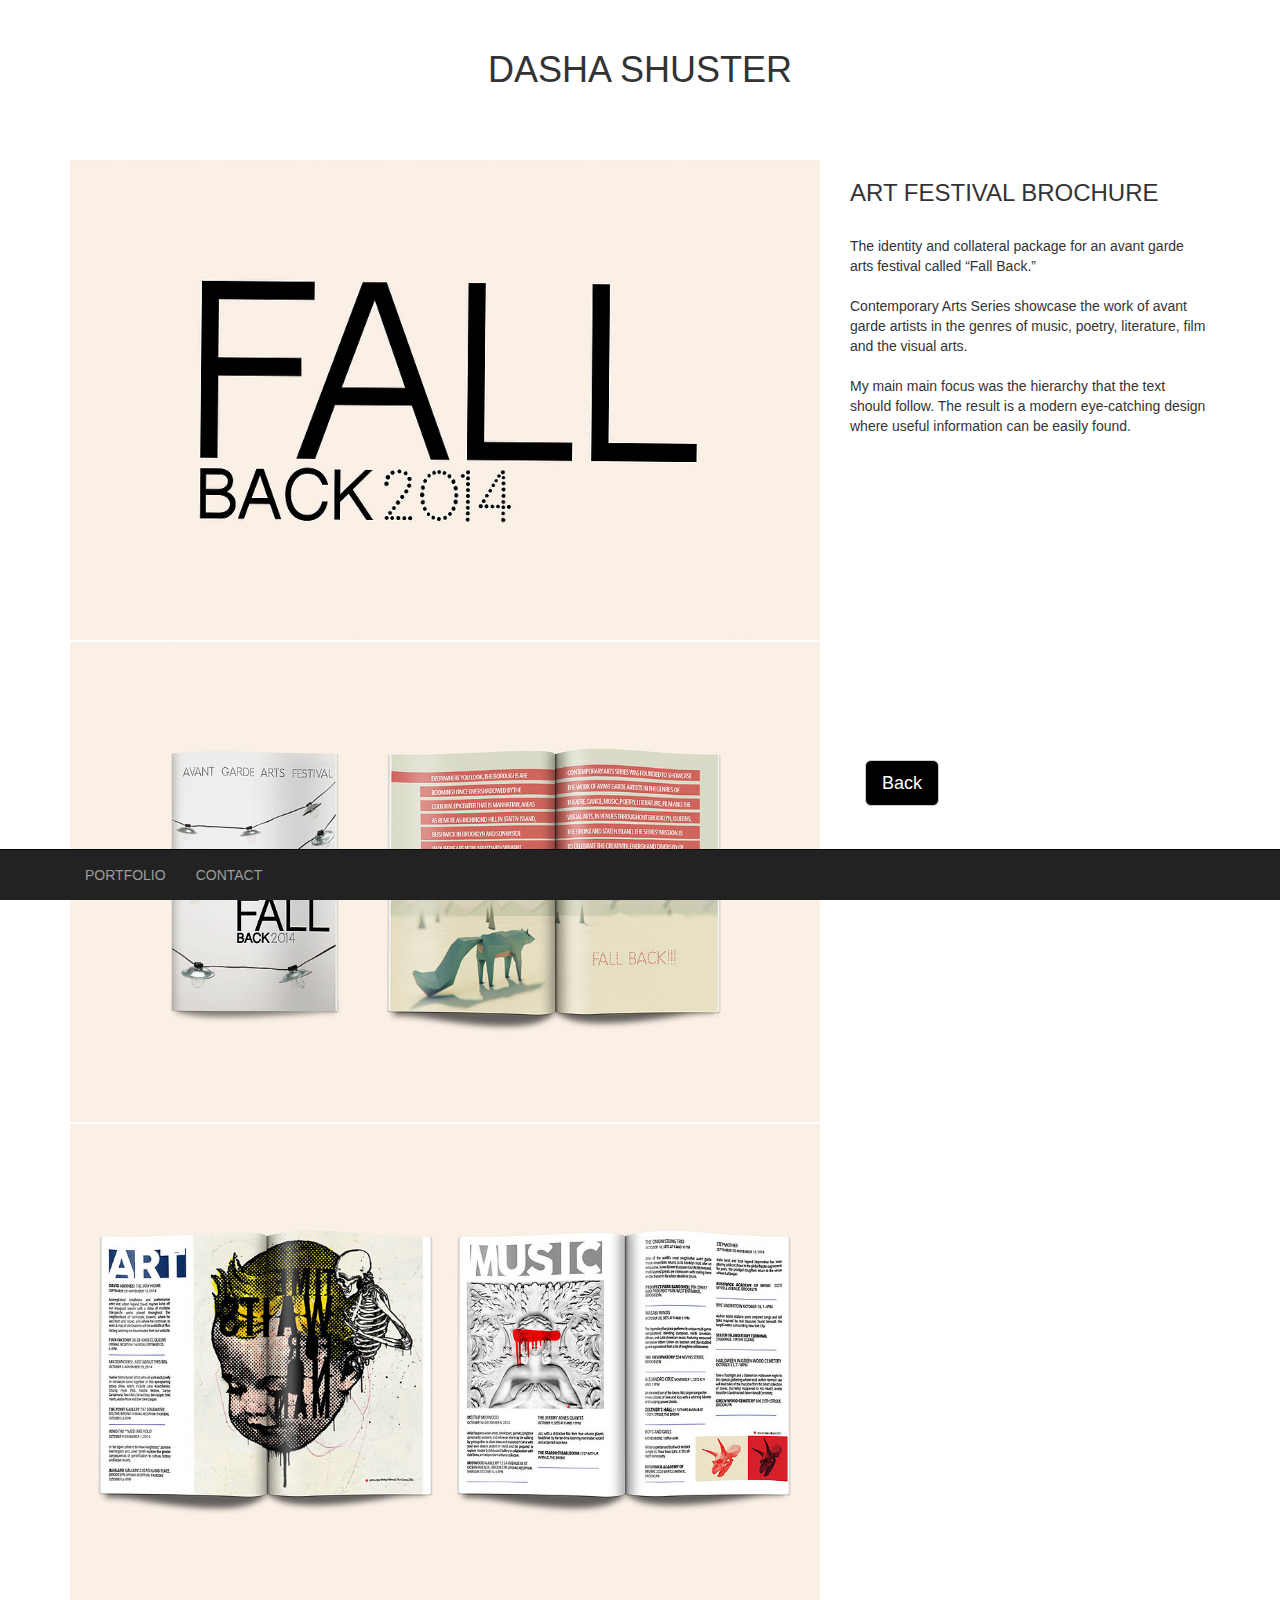
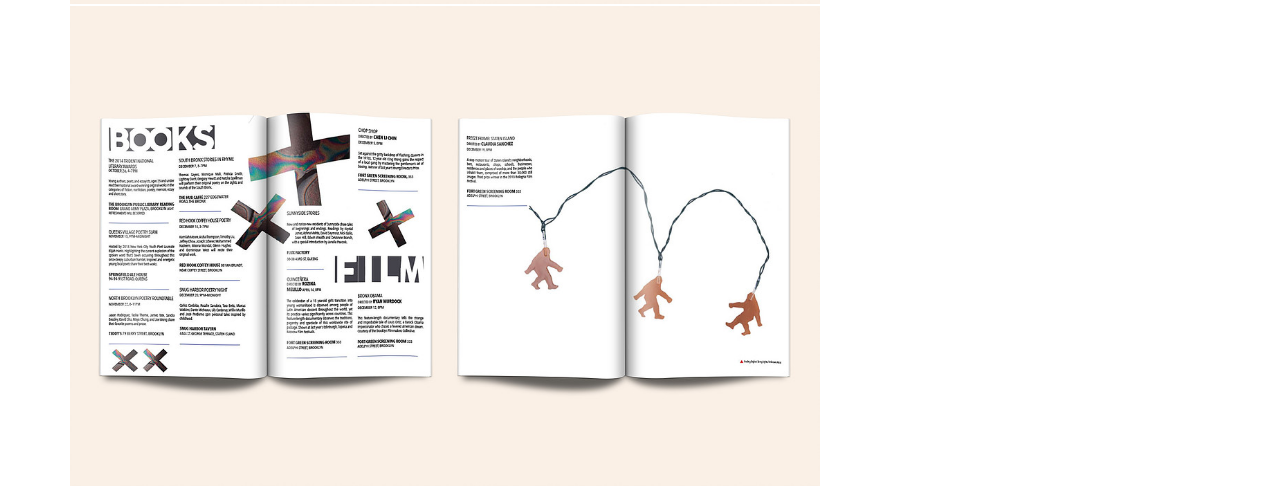
==== artfestival.html @ 38e9a01a "Final project submission" ====
<!DOCTYPE html>
<html lang="en">
    
    <head>
        <meta charset="utf-8">
        <meta name="viewport" content="width=device-width, initial-scale=1">
        <meta name="description" content="Dasha Shuster">
        <meta name="author" content="Dasha Shuster">
        <title>Dasha Shuster</title>
        <link href="css/bootstrap.min.css" rel="stylesheet">
        <link href="css/style.css" rel="stylesheet">
    </head>
    
    <body>
        
        <!-- navbar-->
        <nav id="nabar-div" class="navbar navbar-inverse navbar-fixed-bottom">
          <div class="container">
            <div class="navbar-header">
              <button type="button" class="navbar-toggle collapsed" data-toggle="collapse" data-target="#navbar" aria-expanded="false" aria-controls="navbar">
                <span class="sr-only">Toggle navigation</span>
                <span class="icon-bar"></span>
                <span class="icon-bar"></span>
                <span class="icon-bar"></span>
              </button>
            </div>
            <div id="navbar" class="collapse navbar-collapse">
              <ul class="nav navbar-nav">
                <li><a href="index.html">PORTFOLIO</a></li>
                <li><a href="contact.html">CONTACT</a></li>
              </ul>
            </div><!--/.nav-collapse -->
          </div>
        </nav>

        <!-- main content -->
        <div class="header">
          <div class="container">
            <h1>DASHA SHUSTER</h1>
          </div>
        </div>

        <div class="container">
          <div class="row">
            <div class="col-sm-8">
                <img src="img/artfestival/main.jpg" class="img-responsive" alt="artfestival">
                <img src="img/artfestival/img1.jpg" class="img-responsive" alt="artfestival">
                <img src="img/artfestival/img2.jpg" class="img-responsive" alt="artfestival">
                <img src="img/artfestival/img3.jpg" class="img-responsive" alt="artfestival">
            </div>
            <div class="col-sm-4" >
              <div id="description" class="text-space">
                <h3>ART FESTIVAL BROCHURE</h3>
                <p>
                    <br>
                    The identity and collateral package for an avant garde arts festival called “Fall Back.” 
                    <br>
                    <br>
                    Contemporary Arts Series showcase the work of avant garde artists in the genres of music, poetry, literature, film and the visual arts.
                    <br>
                    <br>
                    My main main focus was the hierarchy that the text should follow. The result is a modern eye-catching design where useful information can be easily found.
                  </p>
              </div>
              <div class="container">
                <a class="btn btn-lg btn-default" href="index.html" role="button">Back</a>
              </div>
            </div>
          </div>

        </div> <!-- /container -->
        
        <!-- add js -->
        <script src="https://ajax.googleapis.com/ajax/libs/jquery/1.12.4/jquery.min.js"></script>
        <script>window.jQuery || document.write('<script src="js/vendor/jquery.min.js"><\/script>')</script>
        <script src="js/bootstrap.min.js"></script>
        
        <!-- move navbar -->
        <script>
          $(window).on("load resize", function() {
            var width = $(window).width();
            if (width < 768) {
              $("#nabar-div").removeClass("navbar-fixed-bottom").addClass("navbar-fixed-top");
              $("#description").removeClass("text-space").addClass("text-hide");
            } else {
              $("#nabar-div").removeClass("navbar-fixed-top").addClass("navbar-fixed-bottom");
              $("#description").removeClass("text-hide").addClass("text-space");
            }
          });
        </script>
    </body>
    
</html>
---- css/style.css ----
.img-responsive{
    margin-bottom: 2px;
}

.img-responsive:hover { 
    filter: grayscale(100%) blur(2px);
}

.header {
  padding-top: 30px;
  padding-bottom: 30px;
  margin-bottom: 30px;
  text-align: center;
}

.col-md-4{
    padding:1px;
}

.text-space{
    margin-bottom: 90%;
}

.text-hide{
    display: none;
}


#message{
    min-height:200px;
}

#contact-text{
    text-align: center
}
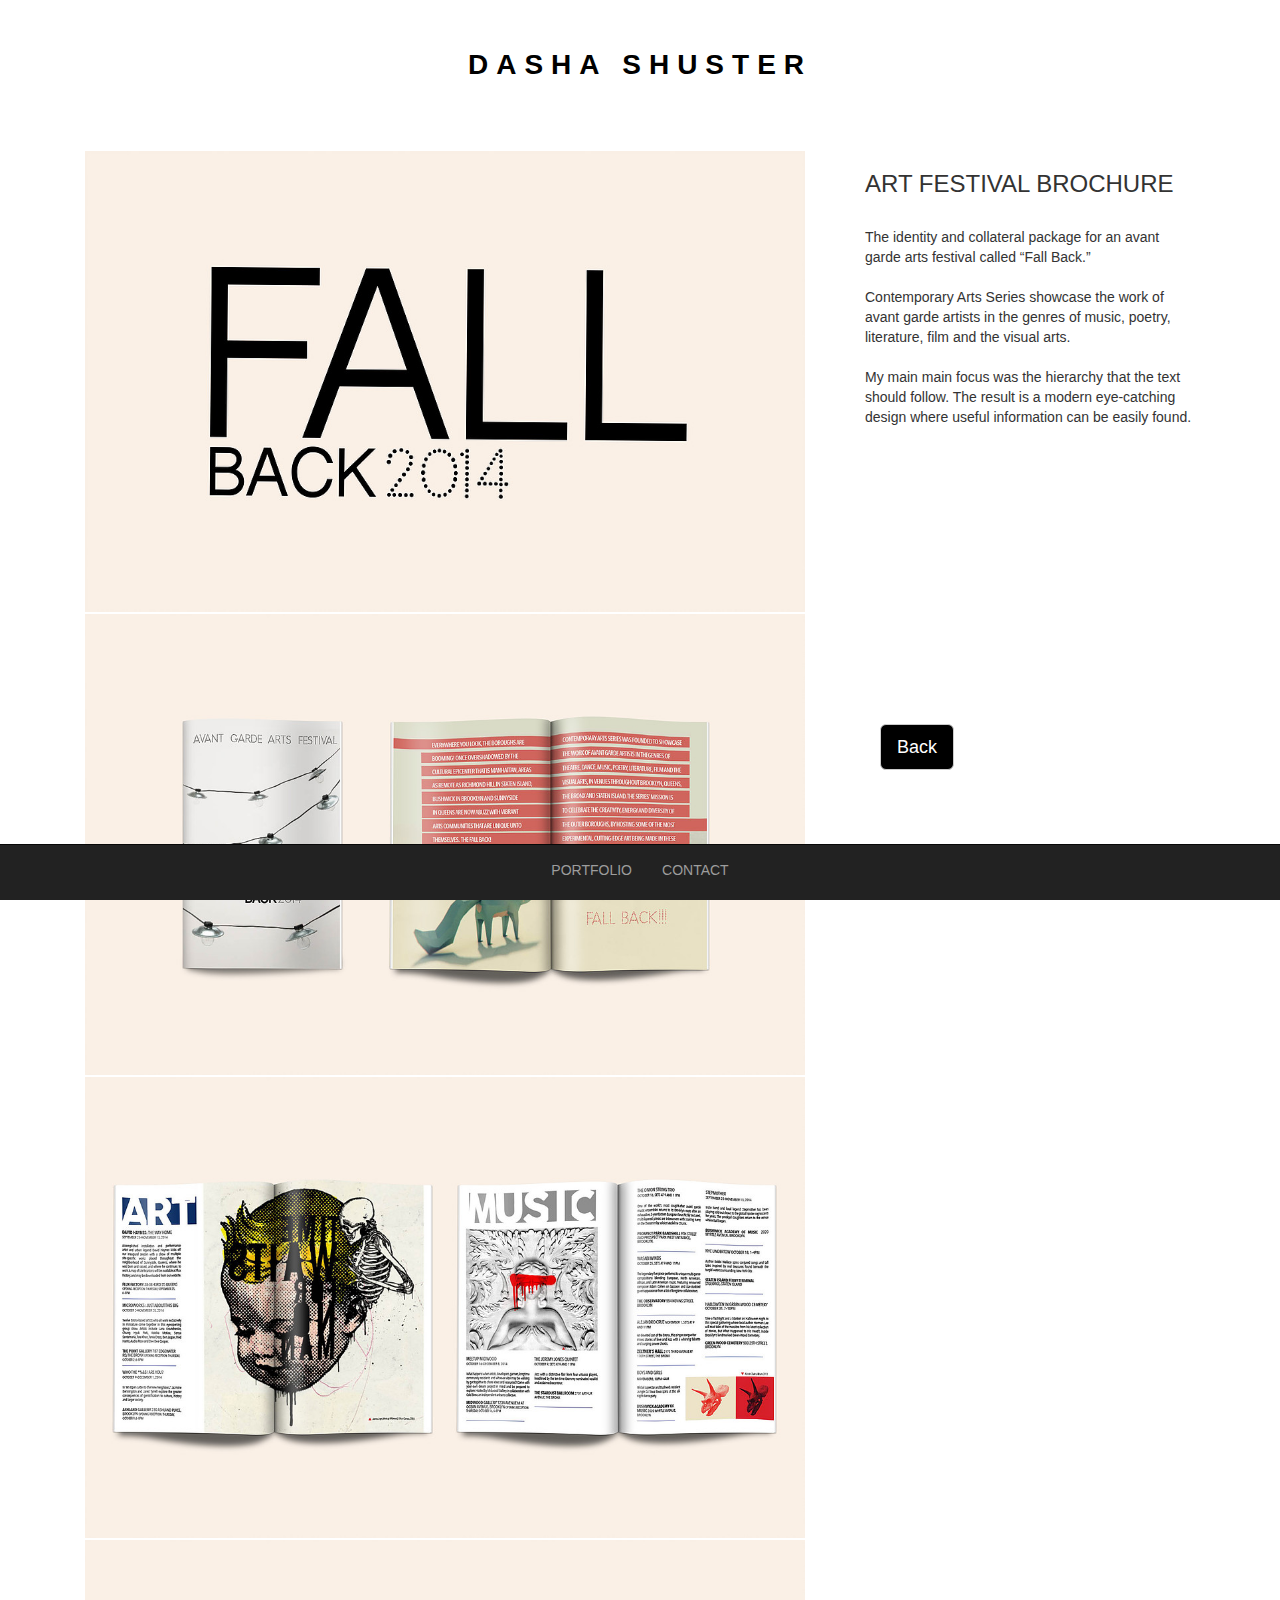
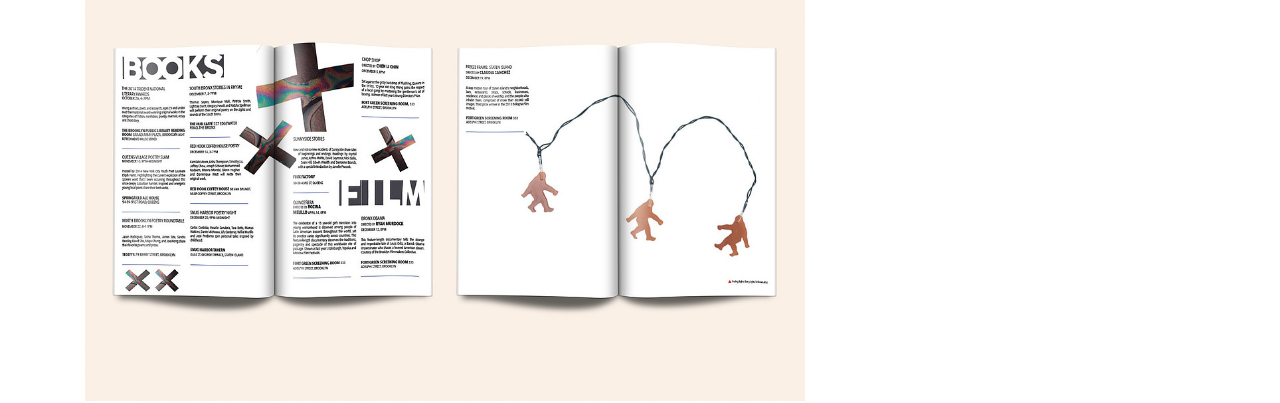
==== commit f5a33a91: "Final project submission" ====
--- a/artfestival.html
+++ b/artfestival.html
@@ -36,35 +36,39 @@
         <!-- main content -->
         <div class="header">
           <div class="container">
-            <h1>DASHA SHUSTER</h1>
+            <a href="index.html"><h1>DASHA SHUSTER</h1></a>
           </div>
         </div>
 
         <div class="container">
           <div class="row">
             <div class="col-sm-8">
-                <img src="img/artfestival/main.jpg" class="img-responsive" alt="artfestival">
-                <img src="img/artfestival/img1.jpg" class="img-responsive" alt="artfestival">
-                <img src="img/artfestival/img2.jpg" class="img-responsive" alt="artfestival">
-                <img src="img/artfestival/img3.jpg" class="img-responsive" alt="artfestival">
+                <div class="col-sm-12">
+                    <img src="img/artfestival/main.jpg" class="img-responsive" alt="artfestival">
+                    <img src="img/artfestival/img1.jpg" class="img-responsive" alt="artfestival">
+                    <img src="img/artfestival/img2.jpg" class="img-responsive" alt="artfestival">
+                    <img src="img/artfestival/img3.jpg" class="img-responsive" alt="artfestival">
+                </div>
             </div>
             <div class="col-sm-4" >
-              <div id="description" class="text-space">
-                <h3>ART FESTIVAL BROCHURE</h3>
-                <p>
-                    <br>
-                    The identity and collateral package for an avant garde arts festival called “Fall Back.” 
-                    <br>
-                    <br>
-                    Contemporary Arts Series showcase the work of avant garde artists in the genres of music, poetry, literature, film and the visual arts.
-                    <br>
-                    <br>
-                    My main main focus was the hierarchy that the text should follow. The result is a modern eye-catching design where useful information can be easily found.
-                  </p>
-              </div>
-              <div class="container">
-                <a class="btn btn-lg btn-default" href="index.html" role="button">Back</a>
-              </div>
+                <div class="col-sm-12">
+                  <div id="description" class="text-space">
+                    <h3>ART FESTIVAL BROCHURE</h3>
+                    <p>
+                        <br>
+                        The identity and collateral package for an avant garde arts festival called “Fall Back.” 
+                        <br>
+                        <br>
+                        Contemporary Arts Series showcase the work of avant garde artists in the genres of music, poetry, literature, film and the visual arts.
+                        <br>
+                        <br>
+                        My main main focus was the hierarchy that the text should follow. The result is a modern eye-catching design where useful information can be easily found.
+                      </p>
+                  </div>
+                  <div class="container">
+                    <a class="btn btn-lg btn-default" href="index.html" role="button">Back</a>
+                  </div>
+                </div>
             </div>
           </div>
 
--- a/css/style.css
+++ b/css/style.css
@@ -2,8 +2,15 @@
     margin-bottom: 2px;
 }
 
-.img-responsive:hover { 
-    filter: grayscale(100%) blur(2px);
+.grayscale{
+    
+}
+
+.grayscale:hover .img-responsive {
+    filter: blur(3px);
+}
+.grayscale .img-responsive:hover {
+    filter: none;
 }
 
 .header {
@@ -31,5 +38,29 @@
 }
 
 #contact-text{
-    text-align: center
+    margin-left: 30%
 }
+
+.navbar-collapse {
+  text-align:center;
+}
+.navbar-nav {
+    display:inline-block;
+    float:none;
+}
+
+a {
+  color: black;
+}
+
+a:hover {
+  color: black;
+  text-decoration: none;
+}
+
+h1 {
+	font-family: 'Open Sans', sans-serif;
+    letter-spacing: 8px;
+    font-size: 2em;
+    font-weight: bold;
+}